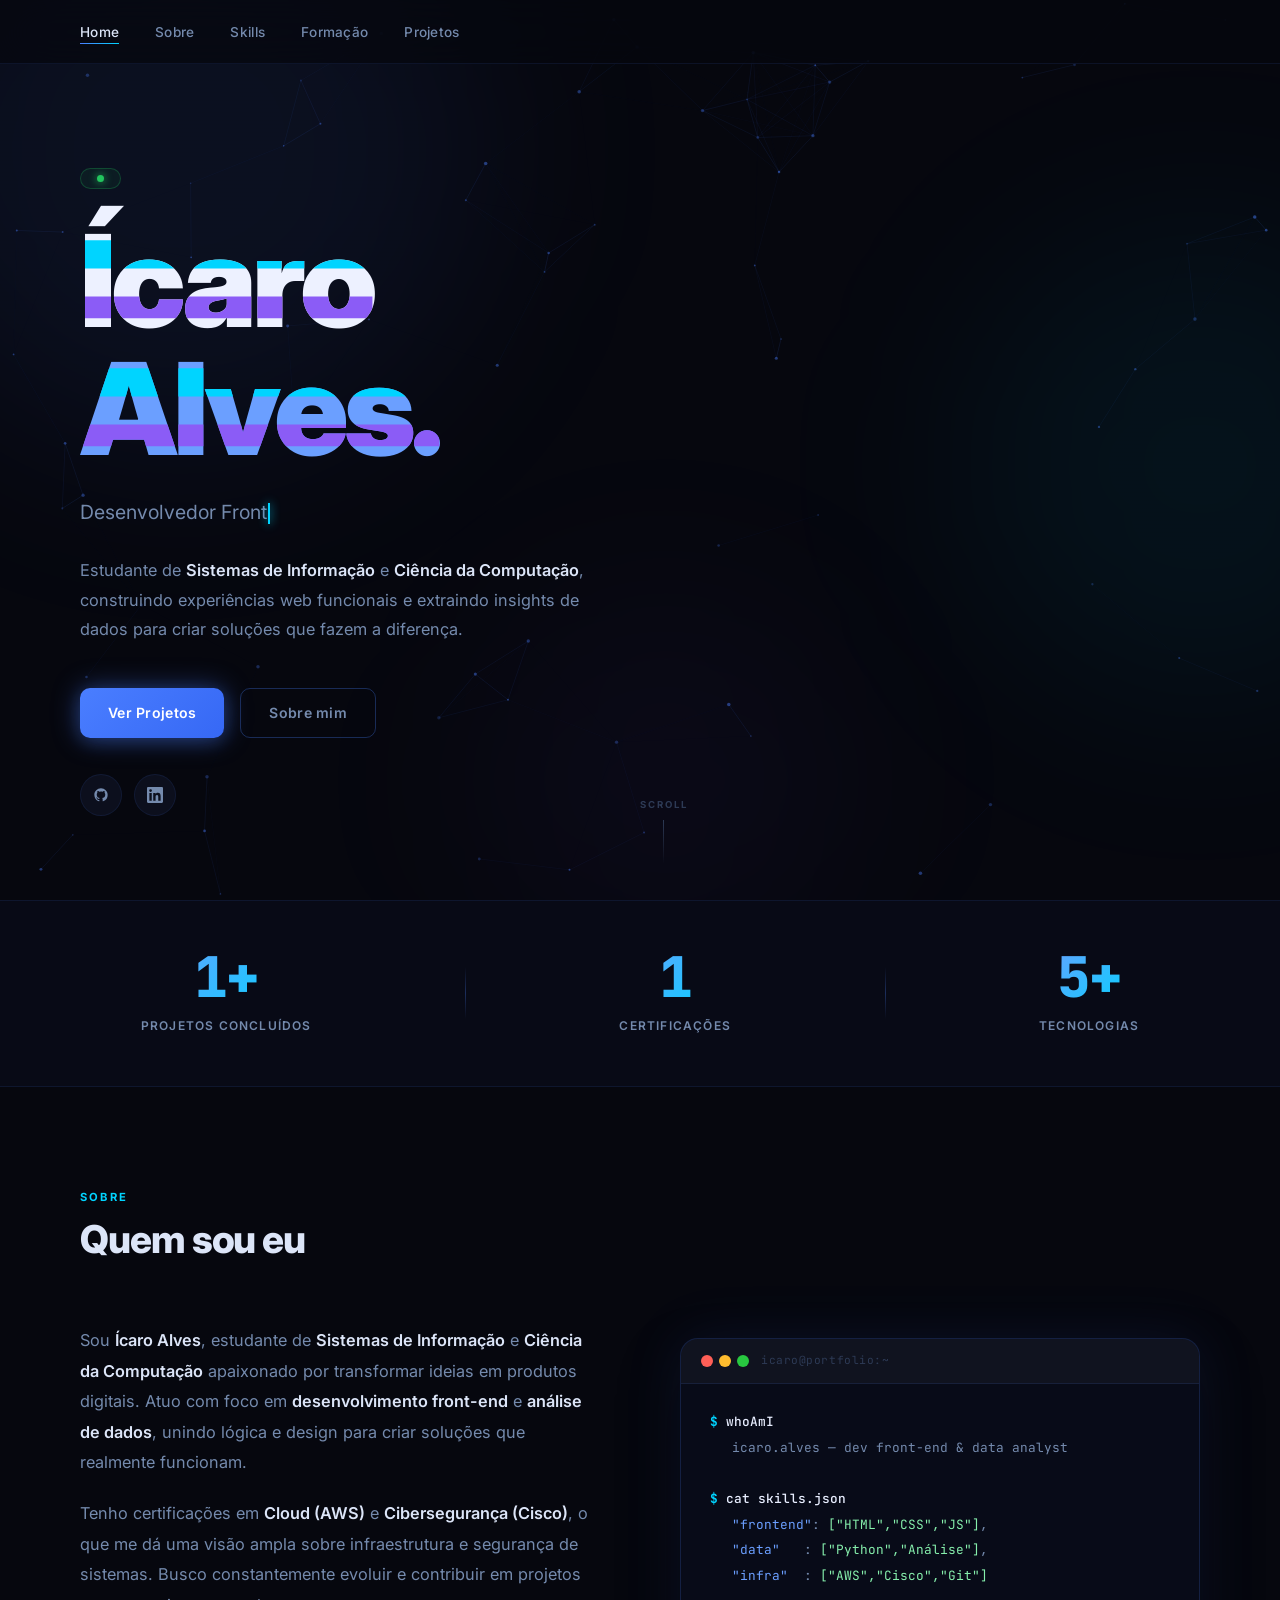
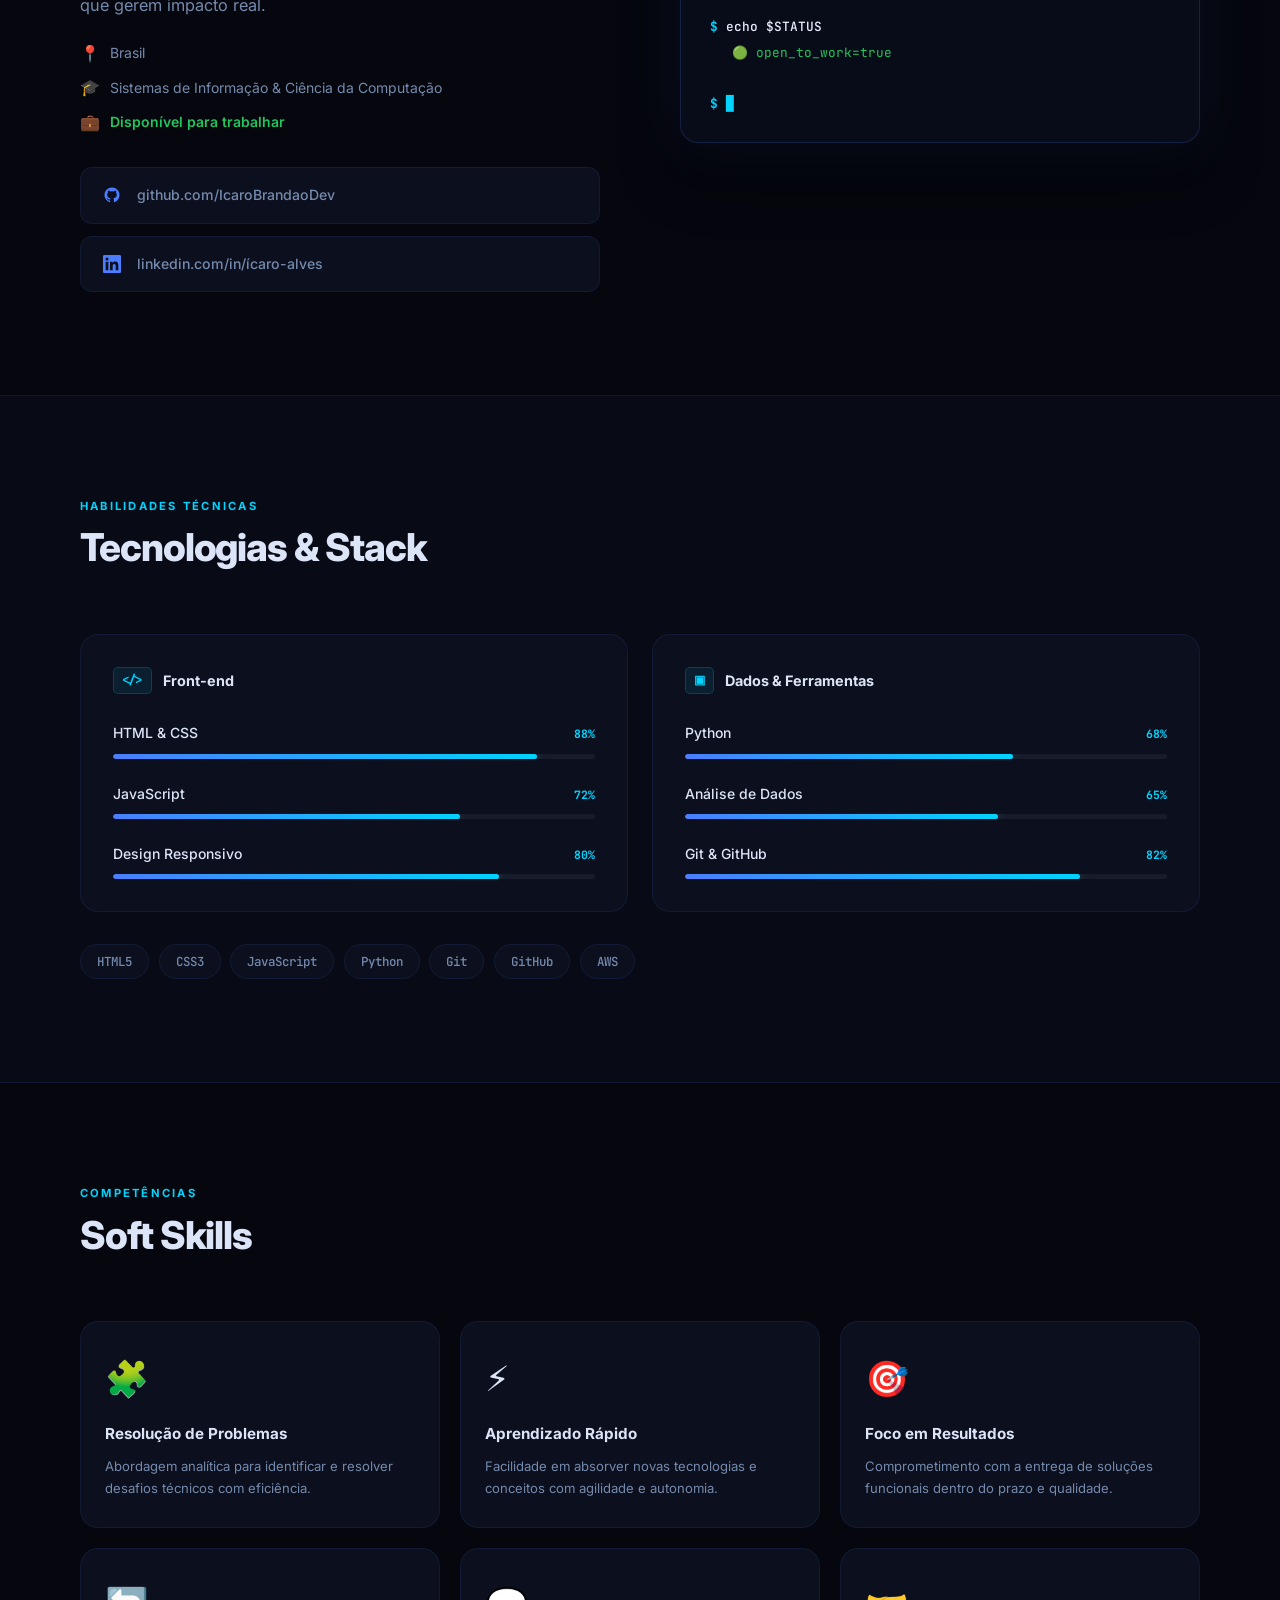
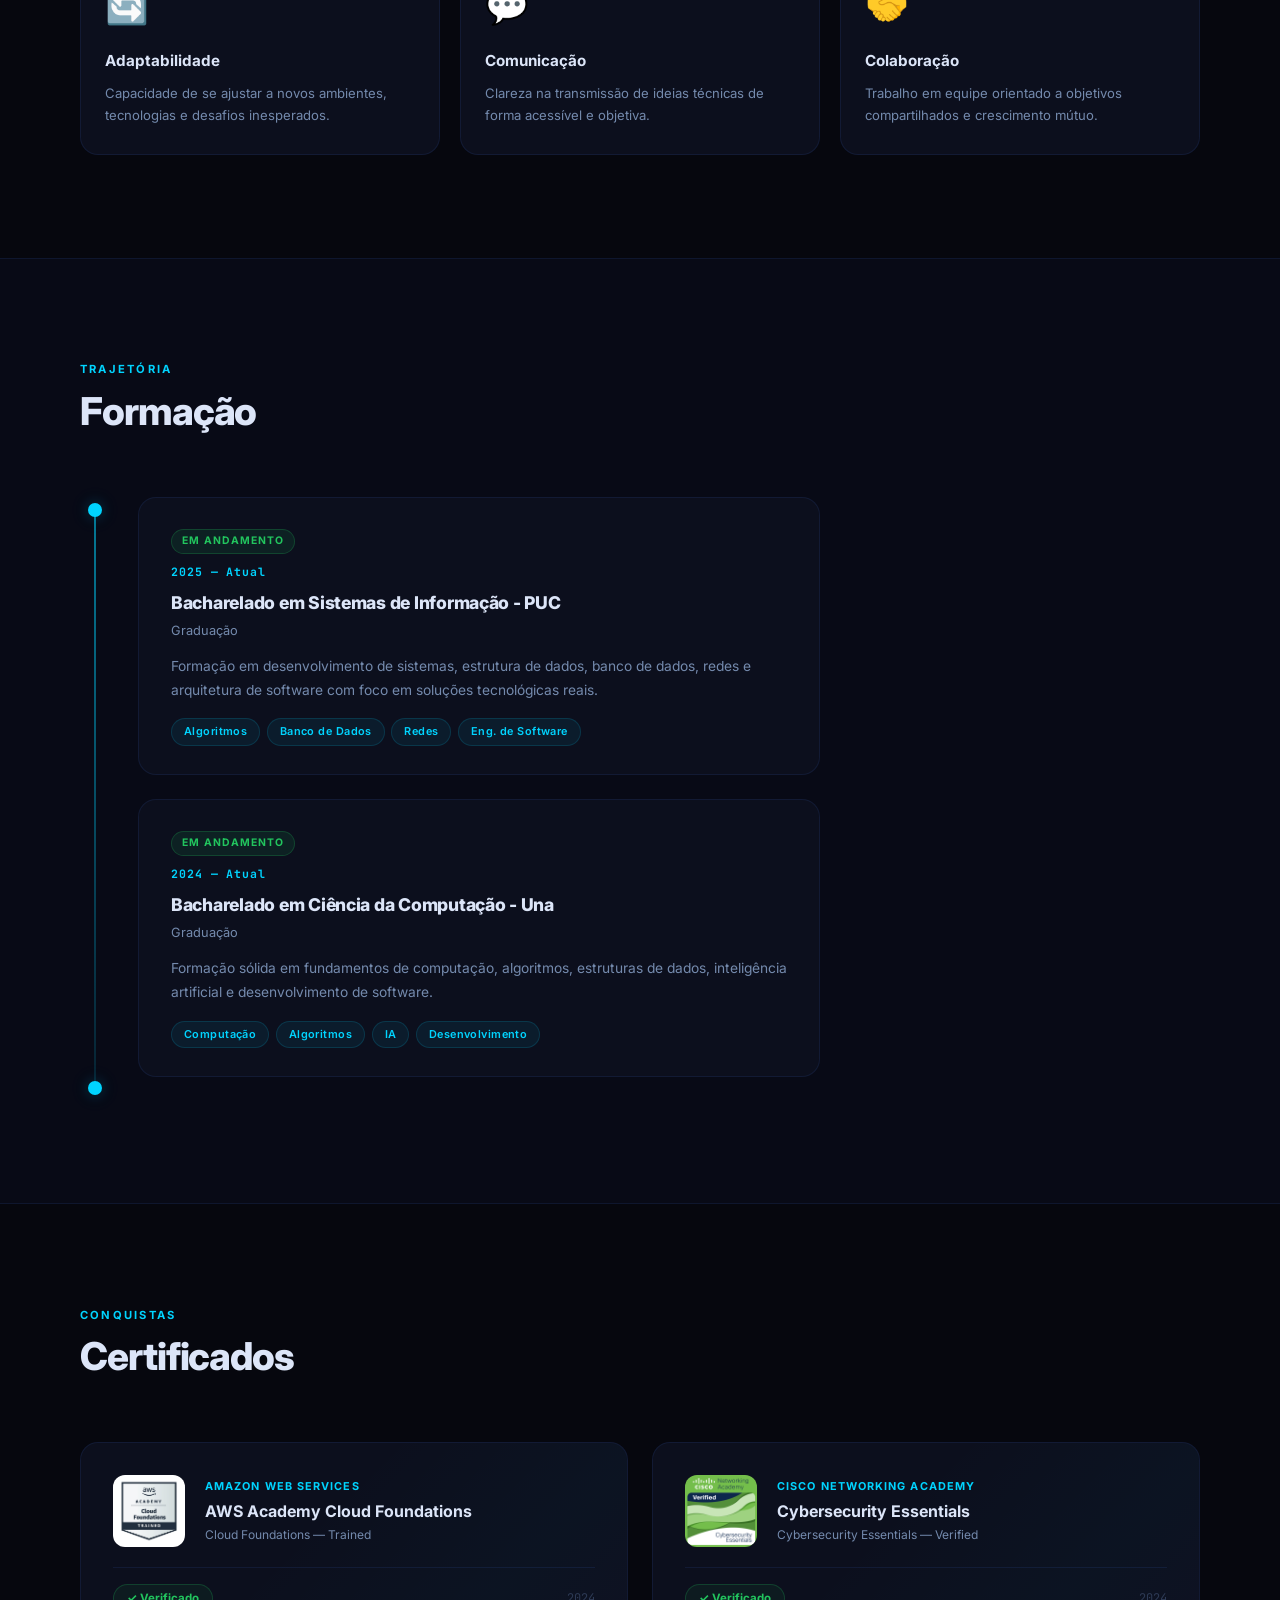
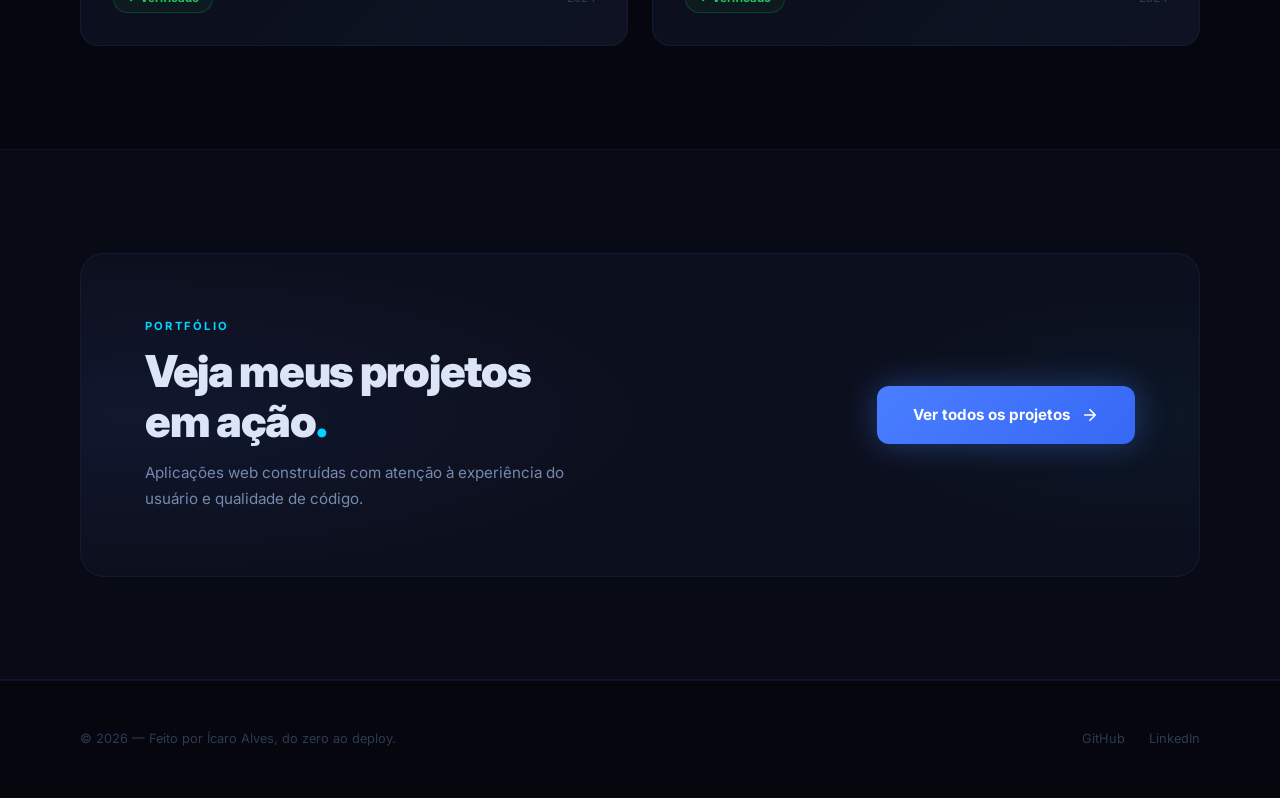
==== index.html @ e5ebde25 "Portfólio pessoal — versão inicial" ====
<!DOCTYPE html>
<html lang="pt-BR">
<head>
  <meta charset="UTF-8">
  <meta name="viewport" content="width=device-width, initial-scale=1.0">
  <meta name="description" content="Portfólio de Ícaro Alves — Desenvolvedor Front-end e Analista de Dados.">
  <title>Ícaro Alves — Developer</title>
  <link rel="preconnect" href="https://fonts.googleapis.com">
  <link rel="preconnect" href="https://fonts.gstatic.com" crossorigin>
  <link href="https://fonts.googleapis.com/css2?family=Inter:wght@300;400;500;600;700;800;900&family=JetBrains+Mono:wght@400;500;700&display=swap" rel="stylesheet">
  <link rel="stylesheet" href="css/style.css">
</head>
<body>

  <!-- Cursor glow -->
  <div id="cursor-glow" aria-hidden="true"></div>

  <!-- ── NAV ── -->
  <nav class="nav" role="navigation" aria-label="Navegação principal">
    <div class="nav-inner">
      <button class="nav-toggle" aria-label="Menu" aria-expanded="false">
        <span></span><span></span><span></span>
      </button>
      <ul class="nav-links">
        <li><a href="index.html">Home</a></li>
        <li><a href="#sobre">Sobre</a></li>
        <li><a href="#skills">Skills</a></li>
        <li><a href="#formacao">Formação</a></li>
        <li><a href="projetos.html">Projetos</a></li>
      </ul>
    </div>
  </nav>

  <!-- ── HERO ── -->
  <section class="hero" aria-label="Apresentação">
    <canvas id="hero-canvas" aria-hidden="true"></canvas>
    <div class="hero-blobs" aria-hidden="true">
      <div class="blob blob-1"></div>
      <div class="blob blob-2"></div>
      <div class="blob blob-3"></div>
    </div>
    <div class="hero-inner">
      <div class="hero-available">
        <span class="avail-dot" aria-hidden="true"></span>

      </div>
      <h1 class="hero-name">
        <span class="glitch" data-text="Ícaro">Ícaro</span><br>
        <em class="glitch" data-text="Alves.">Alves.</em>
      </h1>
      <p class="hero-role" aria-label="Desenvolvedor Front-end & Analista de Dados">
        <span id="typewriter" aria-hidden="true"></span><span class="tw-cursor" aria-hidden="true"></span>
      </p>
      <p class="hero-bio">
        Estudante de <strong>Sistemas de Informação</strong> e <strong>Ciência da Computação</strong>, construindo experiências web
        funcionais e extraindo insights de dados para criar soluções que fazem a diferença.
      </p>
      <div class="hero-cta">
        <a href="projetos.html" class="btn btn-blue">Ver Projetos</a>
        <a href="#sobre" class="btn btn-outline">Sobre mim</a>
      </div>
      <div class="hero-socials">
        <a href="https://github.com/IcaroBrandaoDev" target="_blank" rel="noopener noreferrer" class="hero-social" aria-label="GitHub">
          <svg viewBox="0 0 24 24" fill="currentColor" aria-hidden="true">
            <path d="M12 2C6.477 2 2 6.484 2 12.017c0 4.425 2.865 8.18 6.839 9.504.5.092.682-.217.682-.483 0-.237-.008-.868-.013-1.703-2.782.605-3.369-1.343-3.369-1.343-.454-1.158-1.11-1.466-1.11-1.466-.908-.62.069-.608.069-.608 1.003.07 1.531 1.032 1.531 1.032.892 1.53 2.341 1.088 2.91.832.092-.647.35-1.088.636-1.338-2.22-.253-4.555-1.113-4.555-4.951 0-1.093.39-1.988 1.029-2.688-.103-.253-.446-1.272.098-2.65 0 0 .84-.27 2.75 1.026A9.564 9.564 0 0112 6.844c.85.004 1.705.115 2.504.337 1.909-1.296 2.747-1.027 2.747-1.027.546 1.379.202 2.398.1 2.651.64.7 1.028 1.595 1.028 2.688 0 3.848-2.339 4.695-4.566 4.943.359.309.678.92.678 1.855 0 1.338-.012 2.419-.012 2.747 0 .268.18.58.688.482A10.019 10.019 0 0022 12.017C22 6.484 17.522 2 12 2z"/>
          </svg>
        </a>
        <a href="https://www.linkedin.com/in/%C3%ADcaro-alves-726106301/" target="_blank" rel="noopener noreferrer" class="hero-social" aria-label="LinkedIn">
          <svg viewBox="0 0 24 24" fill="currentColor" aria-hidden="true">
            <path d="M20.447 20.452h-3.554v-5.569c0-1.328-.027-3.037-1.852-3.037-1.853 0-2.136 1.445-2.136 2.939v5.667H9.351V9h3.414v1.561h.046c.477-.9 1.637-1.85 3.37-1.85 3.601 0 4.267 2.37 4.267 5.455v6.286zM5.337 7.433a2.062 2.062 0 01-2.063-2.065 2.064 2.064 0 112.063 2.065zm1.782 13.019H3.555V9h3.564v11.452zM22.225 0H1.771C.792 0 0 .774 0 1.729v20.542C0 23.227.792 24 1.771 24h20.451C23.2 24 24 23.227 24 22.271V1.729C24 .774 23.2 0 22.222 0h.003z"/>
          </svg>
        </a>
      </div>
    </div>
    <div class="hero-scroll-hint" aria-hidden="true">
      <span>Scroll</span>
      <div class="scroll-line"></div>
    </div>
  </section>

  <!-- ── STATS STRIP ── -->
  <div class="stats-strip" role="presentation">
    <div class="wrap">
      <div class="stats-row">
        <div class="stat-item">
          <span class="stat-num" data-target="2" data-suffix="+">0+</span>
          <span class="stat-label">Projetos Concluídos</span>
        </div>
        <div class="stat-sep" aria-hidden="true"></div>
        <div class="stat-item">
          <span class="stat-num" data-target="2">0</span>
          <span class="stat-label">Certificações</span>
        </div>
        <div class="stat-sep" aria-hidden="true"></div>
        <div class="stat-item">
          <span class="stat-num" data-target="6" data-suffix="+">0+</span>
          <span class="stat-label">Tecnologias</span>
        </div>
      </div>
    </div>
  </div>

  <!-- ── SOBRE ── -->
  <section class="section" id="sobre" aria-labelledby="sobre-title">
    <div class="wrap">
      <div class="about-layout">
        <div class="about-left reveal">
          <p class="sec-label">Sobre</p>
          <h2 class="sec-title" id="sobre-title">Quem sou eu</h2>
          <p class="about-p">
            Sou <strong>Ícaro Alves</strong>, estudante de <strong>Sistemas de Informação</strong> e <strong>Ciência da Computação</strong>
            apaixonado por transformar ideias em produtos digitais. Atuo com foco em
            <strong>desenvolvimento front-end</strong> e <strong>análise de dados</strong>,
            unindo lógica e design para criar soluções que realmente funcionam.
          </p>
          <p class="about-p">
            Tenho certificações em <strong>Cloud (AWS)</strong> e <strong>Cibersegurança (Cisco)</strong>,
            o que me dá uma visão ampla sobre infraestrutura e segurança de sistemas.
            Busco constantemente evoluir e contribuir em projetos que gerem impacto real.
          </p>
          <div class="about-meta">
            <div class="about-meta-item">
              <span class="about-meta-icon">📍</span>
              <span>Brasil</span>
            </div>
            <div class="about-meta-item">
              <span class="about-meta-icon">🎓</span>
              <span>Sistemas de Informação &amp; Ciência da Computação</span>
            </div>
            <div class="about-meta-item">
              <span class="about-meta-icon">💼</span>
              <span class="about-status-text">Disponível para trabalhar</span>
            </div>
          </div>
          <div class="about-socials">
            <a href="https://github.com/IcaroBrandaoDev" target="_blank" rel="noopener noreferrer" class="social-link" aria-label="Perfil no GitHub">
              <svg viewBox="0 0 24 24" aria-hidden="true">
                <path d="M12 2C6.477 2 2 6.484 2 12.017c0 4.425 2.865 8.18 6.839 9.504.5.092.682-.217.682-.483 0-.237-.008-.868-.013-1.703-2.782.605-3.369-1.343-3.369-1.343-.454-1.158-1.11-1.466-1.11-1.466-.908-.62.069-.608.069-.608 1.003.07 1.531 1.032 1.531 1.032.892 1.53 2.341 1.088 2.91.832.092-.647.35-1.088.636-1.338-2.22-.253-4.555-1.113-4.555-4.951 0-1.093.39-1.988 1.029-2.688-.103-.253-.446-1.272.098-2.65 0 0 .84-.27 2.75 1.026A9.564 9.564 0 0112 6.844c.85.004 1.705.115 2.504.337 1.909-1.296 2.747-1.027 2.747-1.027.546 1.379.202 2.398.1 2.651.64.7 1.028 1.595 1.028 2.688 0 3.848-2.339 4.695-4.566 4.943.359.309.678.92.678 1.855 0 1.338-.012 2.419-.012 2.747 0 .268.18.58.688.482A10.019 10.019 0 0022 12.017C22 6.484 17.522 2 12 2z"/>
              </svg>
              github.com/IcaroBrandaoDev
            </a>
            <a href="https://www.linkedin.com/in/%C3%ADcaro-alves-726106301/" target="_blank" rel="noopener noreferrer" class="social-link" aria-label="Perfil no LinkedIn">
              <svg viewBox="0 0 24 24" aria-hidden="true">
                <path d="M20.447 20.452h-3.554v-5.569c0-1.328-.027-3.037-1.852-3.037-1.853 0-2.136 1.445-2.136 2.939v5.667H9.351V9h3.414v1.561h.046c.477-.9 1.637-1.85 3.37-1.85 3.601 0 4.267 2.37 4.267 5.455v6.286zM5.337 7.433a2.062 2.062 0 01-2.063-2.065 2.064 2.064 0 112.063 2.065zm1.782 13.019H3.555V9h3.564v11.452zM22.225 0H1.771C.792 0 0 .774 0 1.729v20.542C0 23.227.792 24 1.771 24h20.451C23.2 24 24 23.227 24 22.271V1.729C24 .774 23.2 0 22.222 0h.003z"/>
              </svg>
              linkedin.com/in/ícaro-alves
            </a>
          </div>
        </div>
        <div class="about-right reveal" style="transition-delay:.14s" aria-hidden="true">
          <div class="terminal-card">
            <div class="terminal-hdr">
              <div class="t-dots">
                <span class="t-dot td-red"></span>
                <span class="t-dot td-yellow"></span>
                <span class="t-dot td-green"></span>
              </div>
              <span class="t-title">icaro@portfolio:~</span>
            </div>
            <div class="terminal-body">
              <p class="t-line"><span class="t-prompt">$</span>&nbsp;<span class="t-cmd">whoAmI</span></p>
              <p class="t-line t-out">icaro.alves — dev front-end &amp; data analyst</p>
              <br>
              <p class="t-line"><span class="t-prompt">$</span>&nbsp;<span class="t-cmd">cat skills.json</span></p>
              <p class="t-line t-out"><span class="t-key">"frontend"</span>: <span class="t-str">["HTML","CSS","JS"]</span>,</p>
              <p class="t-line t-out"><span class="t-key">"data"&nbsp;&nbsp;&nbsp;</span>: <span class="t-str">["Python","Análise"]</span>,</p>
              <p class="t-line t-out"><span class="t-key">"infra"&nbsp;&nbsp;</span>: <span class="t-str">["AWS","Cisco","Git"]</span></p>
              <br>
              <p class="t-line"><span class="t-prompt">$</span>&nbsp;<span class="t-cmd">echo $STATUS</span></p>
              <p class="t-line t-out t-green">🟢 open_to_work=true</p>
              <br>
              <p class="t-line"><span class="t-prompt">$</span>&nbsp;<span class="t-blink">█</span></p>
            </div>
          </div>
        </div>
      </div>
    </div>
  </section>

  <!-- ── SKILLS ── -->
  <section class="section section-alt" id="skills" aria-labelledby="skills-title">
    <div class="wrap">
      <p class="sec-label reveal">Habilidades Técnicas</p>
      <h2 class="sec-title reveal" id="skills-title" style="transition-delay:.08s">Tecnologias &amp; Stack</h2>
      <div class="skills-grid">
        <div class="skill-category reveal">
          <h3 class="skill-cat-title">
            <span class="skill-cat-icon">&lt;/&gt;</span>
            Front-end
          </h3>
          <div class="skill-bars">
            <div class="skill-bar-wrap">
              <div class="skill-bar-head">
                <span class="skill-name">HTML &amp; CSS</span>
                <span class="skill-pct">88%</span>
              </div>
              <div class="skill-track"><div class="skill-fill" data-width="88%"></div></div>
            </div>
            <div class="skill-bar-wrap">
              <div class="skill-bar-head">
                <span class="skill-name">JavaScript</span>
                <span class="skill-pct">72%</span>
              </div>
              <div class="skill-track"><div class="skill-fill" data-width="72%"></div></div>
            </div>
            <div class="skill-bar-wrap">
              <div class="skill-bar-head">
                <span class="skill-name">Design Responsivo</span>
                <span class="skill-pct">80%</span>
              </div>
              <div class="skill-track"><div class="skill-fill" data-width="80%"></div></div>
            </div>
          </div>
        </div>
        <div class="skill-category reveal" style="transition-delay:.1s">
          <h3 class="skill-cat-title">
            <span class="skill-cat-icon">&#9635;</span>
            Dados &amp; Ferramentas
          </h3>
          <div class="skill-bars">
            <div class="skill-bar-wrap">
              <div class="skill-bar-head">
                <span class="skill-name">Python</span>
                <span class="skill-pct">68%</span>
              </div>
              <div class="skill-track"><div class="skill-fill" data-width="68%"></div></div>
            </div>
            <div class="skill-bar-wrap">
              <div class="skill-bar-head">
                <span class="skill-name">Análise de Dados</span>
                <span class="skill-pct">65%</span>
              </div>
              <div class="skill-track"><div class="skill-fill" data-width="65%"></div></div>
            </div>
            <div class="skill-bar-wrap">
              <div class="skill-bar-head">
                <span class="skill-name">Git &amp; GitHub</span>
                <span class="skill-pct">82%</span>
              </div>
              <div class="skill-track"><div class="skill-fill" data-width="82%"></div></div>
            </div>
          </div>
        </div>
      </div>
      <div class="tech-pills reveal" style="transition-delay:.2s">
        <span class="tech-pill">HTML5</span>
        <span class="tech-pill">CSS3</span>
        <span class="tech-pill">JavaScript</span>
        <span class="tech-pill">Python</span>
        <span class="tech-pill">Git</span>
        <span class="tech-pill">GitHub</span>
        <span class="tech-pill">AWS</span>
      </div>
    </div>
  </section>

  <!-- ── SOFT SKILLS ── -->
  <section class="section" aria-labelledby="soft-title">
    <div class="wrap">
      <p class="sec-label reveal">Competências</p>
      <h2 class="sec-title reveal" id="soft-title" style="transition-delay:.08s">Soft Skills</h2>
      <div class="ss-grid" data-stagger>
        <div class="ss-card reveal">
          <span class="ss-icon" aria-hidden="true">🧩</span>
          <h3 class="ss-title">Resolução de Problemas</h3>
          <p class="ss-desc">Abordagem analítica para identificar e resolver desafios técnicos com eficiência.</p>
        </div>
        <div class="ss-card reveal">
          <span class="ss-icon" aria-hidden="true">⚡</span>
          <h3 class="ss-title">Aprendizado Rápido</h3>
          <p class="ss-desc">Facilidade em absorver novas tecnologias e conceitos com agilidade e autonomia.</p>
        </div>
        <div class="ss-card reveal">
          <span class="ss-icon" aria-hidden="true">🎯</span>
          <h3 class="ss-title">Foco em Resultados</h3>
          <p class="ss-desc">Comprometimento com a entrega de soluções funcionais dentro do prazo e qualidade.</p>
        </div>
        <div class="ss-card reveal">
          <span class="ss-icon" aria-hidden="true">🔄</span>
          <h3 class="ss-title">Adaptabilidade</h3>
          <p class="ss-desc">Capacidade de se ajustar a novos ambientes, tecnologias e desafios inesperados.</p>
        </div>
        <div class="ss-card reveal">
          <span class="ss-icon" aria-hidden="true">💬</span>
          <h3 class="ss-title">Comunicação</h3>
          <p class="ss-desc">Clareza na transmissão de ideias técnicas de forma acessível e objetiva.</p>
        </div>
        <div class="ss-card reveal">
          <span class="ss-icon" aria-hidden="true">🤝</span>
          <h3 class="ss-title">Colaboração</h3>
          <p class="ss-desc">Trabalho em equipe orientado a objetivos compartilhados e crescimento mútuo.</p>
        </div>
      </div>
    </div>
  </section>

  <!-- ── FORMAÇÃO ── -->
  <section class="section section-alt" id="formacao" aria-labelledby="form-title">
    <div class="wrap">
      <p class="sec-label reveal">Trajetória</p>
      <h2 class="sec-title reveal" id="form-title" style="transition-delay:.08s">Formação</h2>
      <div class="timeline">
        <div class="tl-item reveal">
          <div class="tl-marker">
            <div class="tl-dot tl-active"></div>
          </div>
          <div class="tl-card">
            <span class="tl-badge tl-badge-current">Em andamento</span>
            <span class="tl-period">2025 — Atual</span>
            <h3 class="tl-title">Bacharelado em Sistemas de Informação - PUC</h3>
            <p class="tl-sub">Graduação</p>
            <p class="tl-desc">Formação em desenvolvimento de sistemas, estrutura de dados, banco de dados, redes e arquitetura de software com foco em soluções tecnológicas reais.</p>
            <div class="tl-tags">
              <span class="tag">Algoritmos</span>
              <span class="tag">Banco de Dados</span>
              <span class="tag">Redes</span>
              <span class="tag">Eng. de Software</span>
            </div>
          </div>
        </div>
        <div class="tl-item reveal" style="transition-delay:.14s">
          <div class="tl-marker">
            <div class="tl-dot tl-active"></div>
          </div>
          <div class="tl-card">
            <span class="tl-badge tl-badge-current">Em andamento</span>
            <span class="tl-period">2024 — Atual</span>
            <h3 class="tl-title">Bacharelado em Ciência da Computação - Una</h3>
            <p class="tl-sub">Graduação</p>
            <p class="tl-desc">Formação sólida em fundamentos de computação, algoritmos, estruturas de dados, inteligência artificial e desenvolvimento de software.</p>
            <div class="tl-tags">
              <span class="tag">Computação</span>
              <span class="tag">Algoritmos</span>
              <span class="tag">IA</span>
              <span class="tag">Desenvolvimento</span>
            </div>
          </div>
        </div>
      </div>
    </div>
  </section>

  <!-- ── CERTIFICADOS ── -->
  <section class="section" id="certificados" aria-labelledby="certs-title">
    <div class="wrap">
      <p class="sec-label reveal">Conquistas</p>
      <h2 class="sec-title reveal" id="certs-title" style="transition-delay:.08s">Certificados</h2>
      <div class="certs-grid" data-stagger>
        <div class="cert-card reveal">
          <div class="cert-holo" aria-hidden="true"></div>
          <div class="cert-inner">
            <img class="cert-badge-img" src="aws-academy-graduate-cloud-foundations-training-bad.jpg" alt="Badge AWS Academy Cloud Foundations" loading="lazy">
            <div class="cert-info">
              <p class="cert-issuer">Amazon Web Services</p>
              <p class="cert-name">AWS Academy Cloud Foundations</p>
              <p class="cert-sub">Cloud Foundations &mdash; Trained</p>
            </div>
          </div>
          <div class="cert-foot">
            <span class="cert-verify">&#10003;&nbsp;Verificado</span>
            <span class="cert-year">2024</span>
          </div>
        </div>
        <div class="cert-card reveal" style="transition-delay:.12s">
          <div class="cert-holo" aria-hidden="true"></div>
          <div class="cert-inner">
            <img class="cert-badge-img" src="cybersecurity-essentials.jpg" alt="Badge Cisco Cybersecurity Essentials" loading="lazy">
            <div class="cert-info">
              <p class="cert-issuer">Cisco Networking Academy</p>
              <p class="cert-name">Cybersecurity Essentials</p>
              <p class="cert-sub">Cybersecurity Essentials &mdash; Verified</p>
            </div>
          </div>
          <div class="cert-foot">
            <span class="cert-verify">&#10003;&nbsp;Verificado</span>
            <span class="cert-year">2024</span>
          </div>
        </div>
      </div>
    </div>
  </section>

  <!-- ── PROJECTS CTA ── -->
  <section class="section section-alt" aria-label="Ver Projetos">
    <div class="wrap">
      <div class="proj-cta reveal">
        <div class="proj-cta-bg" aria-hidden="true"></div>
        <div class="proj-cta-left">
          <p class="proj-cta-label">Portfólio</p>
          <h2 class="proj-cta-title">Veja meus projetos<br>em ação<span class="cta-dot">.</span></h2>
          <p class="proj-cta-sub">Aplicações web construídas com atenção à experiência do usuário e qualidade de código.</p>
        </div>
        <a href="projetos.html" class="proj-cta-btn">
          Ver todos os projetos
          <svg viewBox="0 0 24 24" aria-hidden="true" stroke="currentColor" fill="none" stroke-width="2.2" stroke-linecap="round" stroke-linejoin="round">
            <path d="M5 12h14M12 5l7 7-7 7"/>
          </svg>
        </a>
      </div>
    </div>
  </section>

  <!-- ── FOOTER ── -->
  <footer class="footer">
    <div class="footer-inner">
      <p class="footer-text">&copy; 2026 &mdash; Feito por Ícaro Alves, do zero ao deploy.</p>
      <div class="footer-links">
        <a href="https://github.com/IcaroBrandaoDev" target="_blank" rel="noopener noreferrer">GitHub</a>
        <a href="https://www.linkedin.com/in/%C3%ADcaro-alves-726106301/" target="_blank" rel="noopener noreferrer">LinkedIn</a>
      </div>
    </div>
  </footer>

  <script src="js/main.js"></script>
</body>
</html>
---- css/style.css ----
/* ============================================
   VARIABLES & RESET
   ============================================ */
*, *::before, *::after { margin: 0; padding: 0; box-sizing: border-box; }

:root {
  --bg:        #06070e;
  --bg2:       #080a16;
  --card:      #0c0f1d;
  --card-h:    #101528;
  --border:    rgba(72, 128, 255, 0.10);
  --border-h:  rgba(72, 128, 255, 0.30);
  --blue:      #4a7eff;
  --blue-l:    #6b9fff;
  --cyan:      #00d4ff;
  --cyan-dim:  rgba(0, 212, 255, 0.10);
  --cyan-glow: rgba(0, 212, 255, 0.22);
  --purple:    #8b5cf6;
  --green:     #22c55e;
  --glow:      rgba(74, 126, 255, 0.28);
  --glow-s:    rgba(74, 126, 255, 0.12);
  --text:      #dce5f8;
  --text-m:    #748aad;
  --text-f:    #2d3a55;
  --mono:      'JetBrains Mono', 'Fira Code', 'Consolas', monospace;
  --r:         12px;
  --r-l:       18px;
  --ease:      0.3s cubic-bezier(0.4, 0, 0.2, 1);
}

html { scroll-behavior: smooth; }

body {
  font-family: 'Inter', system-ui, -apple-system, sans-serif;
  background: var(--bg);
  color: var(--text);
  line-height: 1.6;
  overflow-x: hidden;
  -webkit-font-smoothing: antialiased;
  -moz-osx-font-smoothing: grayscale;
}

a { text-decoration: none; color: inherit; }
img { max-width: 100%; display: block; }
ul { list-style: none; }

/* ============================================
   CURSOR GLOW
   ============================================ */
#cursor-glow {
  position: fixed;
  width: 500px; height: 500px;
  border-radius: 50%;
  background: radial-gradient(circle, rgba(0,212,255,.042) 0%, transparent 70%);
  pointer-events: none;
  z-index: 9999;
  transform: translate(-50%, -50%);
  left: -300px; top: -300px;
  transition: left 0.12s ease, top 0.12s ease;
  will-change: left, top;
}

/* ============================================
   NAVIGATION
   ============================================ */
.nav {
  position: fixed; top: 0; left: 0; right: 0; z-index: 100;
  height: 64px;
  display: flex; align-items: center;
  padding: 0 clamp(1.5rem, 5vw, 3rem);
  background: rgba(6, 7, 14, 0.72);
  backdrop-filter: blur(24px);
  -webkit-backdrop-filter: blur(24px);
  border-bottom: 1px solid var(--border);
  transition: var(--ease);
}

.nav.scrolled {
  background: rgba(6, 7, 14, 0.96);
  border-bottom-color: rgba(72, 128, 255, 0.16);
  box-shadow: 0 1px 40px rgba(0, 0, 0, 0.6);
}

.nav-inner {
  width: 100%; max-width: 1120px; margin: 0 auto;
  display: flex; align-items: center; justify-content: space-between;
}

.logo {
  font-size: 1rem; font-weight: 800;
  letter-spacing: 0.07em; color: var(--blue-l);
  transition: var(--ease);
}
.logo:hover {
  color: var(--cyan);
  text-shadow: 0 0 22px var(--cyan-glow);
}

.nav-links { display: flex; gap: 2.25rem; }

.nav-links a {
  font-size: 0.85rem; font-weight: 500;
  color: var(--text-m); letter-spacing: 0.02em;
  transition: var(--ease); position: relative;
}
.nav-links a::after {
  content: ''; position: absolute;
  bottom: -4px; left: 0;
  width: 0; height: 1px;
  background: linear-gradient(90deg, var(--blue), var(--cyan));
  transition: var(--ease);
}
.nav-links a:hover, .nav-links a.active { color: var(--text); }
.nav-links a:hover::after, .nav-links a.active::after { width: 100%; }

.nav-toggle {
  display: none; flex-direction: column; gap: 5px;
  cursor: pointer; padding: 4px;
  background: none; border: none;
}
.nav-toggle span {
  width: 22px; height: 2px;
  background: var(--text-m); border-radius: 2px; transition: var(--ease);
}
.nav-toggle.open span:nth-child(1) { transform: translateY(7px) rotate(45deg); }
.nav-toggle.open span:nth-child(2) { opacity: 0; transform: scaleX(0); }
.nav-toggle.open span:nth-child(3) { transform: translateY(-7px) rotate(-45deg); }

@media (max-width: 700px) {
  .nav-toggle { display: flex; }
  .nav-links {
    position: fixed; top: 64px; left: 0; right: 0;
    background: rgba(9, 11, 23, 0.98);
    backdrop-filter: blur(20px);
    flex-direction: column; gap: 0;
    border-bottom: 1px solid var(--border);
    transform: translateY(-110%); opacity: 0;
    transition: transform 0.35s ease, opacity 0.35s ease;
    pointer-events: none;
  }
  .nav-links.open { transform: translateY(0); opacity: 1; pointer-events: auto; }
  .nav-links a {
    display: block; padding: 1.1rem 2rem;
    border-bottom: 1px solid var(--border); font-size: 1rem;
  }
  .nav-links a::after { display: none; }
}

/* ============================================
   HERO
   ============================================ */
.hero {
  min-height: 100vh;
  display: flex; align-items: center;
  padding: 0 clamp(1.5rem, 5vw, 3rem);
  position: relative; overflow: hidden;
}

#hero-canvas {
  position: absolute; inset: 0;
  width: 100%; height: 100%;
  pointer-events: none; z-index: 0;
}

/* Animated blobs */
.hero-blobs { position: absolute; inset: 0; overflow: hidden; pointer-events: none; z-index: 0; }

.blob { position: absolute; border-radius: 50%; filter: blur(100px); pointer-events: none; }

.blob-1 {
  width: 600px; height: 600px;
  background: rgba(74,126,255,.08);
  top: -150px; left: -120px;
  animation: blobMove 13s ease-in-out infinite alternate;
}
.blob-2 {
  width: 480px; height: 480px;
  background: rgba(0,212,255,.055);
  top: 25%; right: -160px;
  animation: blobMove 11s ease-in-out infinite alternate-reverse;
}
.blob-3 {
  width: 360px; height: 360px;
  background: rgba(139,92,246,.045);
  bottom: -60px; left: 38%;
  animation: blobMove 15s ease-in-out infinite alternate;
}

@keyframes blobMove {
  from { transform: translate(0, 0) scale(1); }
  to   { transform: translate(40px, -35px) scale(1.09); }
}

/* Scan lines */
.hero::after {
  content: '';
  position: absolute; inset: 0; pointer-events: none; z-index: 1;
  background: repeating-linear-gradient(
    0deg, transparent, transparent 3px,
    rgba(0,0,0,.02) 3px, rgba(0,0,0,.02) 4px
  );
}

.hero-inner {
  max-width: 1120px; margin: 0 auto; width: 100%;
  padding-top: 5rem; position: relative; z-index: 2;
}

/* Available badge */
.hero-available {
  display: inline-flex; align-items: center; gap: 0.55rem;
  font-size: 0.7rem; font-weight: 700;
  letter-spacing: 0.12em; text-transform: uppercase;
  color: var(--green);
  padding: 0.38rem 1rem;
  border: 1px solid rgba(34,197,94,.25);
  border-radius: 100px;
  background: rgba(34,197,94,.07);
  margin-bottom: 1.75rem;
  animation: fadeUp 0.6s ease 0.05s both;
}

.avail-dot {
  width: 7px; height: 7px; border-radius: 50%;
  background: var(--green);
  box-shadow: 0 0 8px var(--green);
  animation: chipPulse 2s ease-in-out infinite;
}

@keyframes chipPulse {
  0%, 100% { opacity: 1; transform: scale(1); }
  50%       { opacity: 0.4; transform: scale(0.72); }
}

/* Hero name */
.hero-name {
  font-size: clamp(4rem, 10vw, 8rem);
  font-weight: 900; line-height: 1.0;
  letter-spacing: -0.04em; color: #edf1ff;
  margin-bottom: 1.5rem;
  animation: fadeUp 0.7s ease 0.2s both;
}

.hero-name em {
  font-style: normal;
  color: var(--blue-l);
}

/* Glitch effect */
.glitch { position: relative; display: inline-block; }
.glitch::before, .glitch::after {
  content: attr(data-text);
  position: absolute; top: 0; left: 0;
  width: 100%; height: 100%;
  pointer-events: none;
}
.glitch::before {
  color: var(--cyan);
  animation: glitchTop 5.5s infinite;
  clip-path: polygon(0 18%, 100% 18%, 100% 40%, 0 40%);
  -webkit-clip-path: polygon(0 18%, 100% 18%, 100% 40%, 0 40%);
}
.glitch::after {
  color: var(--purple);
  animation: glitchBot 5.5s infinite;
  clip-path: polygon(0 62%, 100% 62%, 100% 79%, 0 79%);
  -webkit-clip-path: polygon(0 62%, 100% 62%, 100% 79%, 0 79%);
}
@keyframes glitchTop {
  0%, 82%, 100% { transform: none; opacity: 0; }
  83%  { transform: translate(-5px,  2px); opacity: 0.75; }
  85%  { transform: translate( 4px, -2px); opacity: 0.5; }
  87%  { transform: none; opacity: 0; }
}
@keyframes glitchBot {
  0%, 84%, 100% { transform: none; opacity: 0; }
  85%  { transform: translate( 4px, -1px); opacity: 0.75; }
  87%  { transform: translate(-4px,  1px); opacity: 0.5; }
  89%  { transform: none; opacity: 0; }
}

/* Typewriter */
.hero-role {
  font-size: clamp(1rem, 2.3vw, 1.22rem);
  color: var(--text-m); font-weight: 400;
  margin-bottom: 1.5rem;
  min-height: 1.8em;
  animation: fadeUp 0.7s ease 0.36s both;
}

.tw-cursor {
  display: inline-block;
  width: 2px; height: 1.1em;
  background: var(--cyan);
  margin-left: 1px;
  vertical-align: text-bottom;
  animation: twBlink 0.85s step-end infinite;
  box-shadow: 0 0 10px var(--cyan);
}
@keyframes twBlink {
  0%, 100% { opacity: 1; }
  50%       { opacity: 0; }
}

/* Hero bio */
.hero-bio {
  font-size: clamp(0.9rem, 1.8vw, 1.02rem);
  color: var(--text-m); max-width: 540px;
  margin-bottom: 2.75rem; line-height: 1.8;
  animation: fadeUp 0.7s ease 0.46s both;
}
.hero-bio strong { color: var(--text); font-weight: 600; }

/* Hero CTA */
.hero-cta {
  display: flex; gap: 1rem; flex-wrap: wrap;
  animation: fadeUp 0.7s ease 0.56s both;
}

/* Hero social icons */
.hero-socials {
  display: flex; gap: 0.75rem;
  margin-top: 2.25rem;
  animation: fadeUp 0.7s ease 0.68s both;
}
.hero-social {
  display: flex; align-items: center; justify-content: center;
  width: 42px; height: 42px; border-radius: 50%;
  background: var(--card); border: 1px solid var(--border);
  color: var(--text-m); transition: var(--ease);
}
.hero-social:hover {
  border-color: rgba(0,212,255,.38); color: var(--cyan);
  background: rgba(0,212,255,.06); transform: translateY(-3px);
  box-shadow: 0 0 22px rgba(0,212,255,.18);
}
.hero-social svg { width: 16px; height: 16px; }

/* Scroll hint */
.hero-scroll-hint {
  position: absolute; bottom: 2.25rem; left: 50%;
  transform: translateX(-50%);
  display: flex; flex-direction: column; align-items: center; gap: 0.45rem;
  font-size: 0.6rem; font-weight: 700;
  letter-spacing: 0.2em; text-transform: uppercase;
  color: var(--text-f); z-index: 2;
  animation: fadeUp 1s ease 1.1s both;
}
.scroll-line {
  width: 1px; height: 44px;
  background: linear-gradient(to bottom, var(--text-f), transparent);
  animation: scrollAnim 2.2s ease-in-out infinite;
}
@keyframes scrollAnim {
  0%     { transform: scaleY(0); transform-origin: top; opacity: 0; }
  25%    { opacity: 1; }
  50%    { transform: scaleY(1); transform-origin: top; }
  50.01% { transform: scaleY(1); transform-origin: bottom; }
  100%   { transform: scaleY(0); transform-origin: bottom; opacity: 0; }
}

/* ============================================
   BUTTONS
   ============================================ */
.btn {
  display: inline-flex; align-items: center; gap: 0.5rem;
  padding: 0.78rem 1.75rem; border-radius: 10px;
  font-size: 0.88rem; font-weight: 600;
  letter-spacing: 0.02em; font-family: inherit;
  transition: var(--ease); cursor: pointer; border: none;
}
.btn-blue {
  background: linear-gradient(135deg, var(--blue), #3668f5);
  color: #fff;
  box-shadow: 0 0 28px rgba(74,126,255,.38), 0 4px 18px rgba(74,126,255,.22);
}
.btn-blue:hover {
  background: linear-gradient(135deg, var(--blue-l), var(--blue));
  transform: translateY(-2px);
  box-shadow: 0 0 50px rgba(74,126,255,.60), 0 8px 28px rgba(74,126,255,.3);
}
.btn-outline {
  background: transparent; color: var(--text-m);
  border: 1px solid var(--border-h);
}
.btn-outline:hover {
  color: var(--cyan); border-color: rgba(0,212,255,.42);
  background: rgba(0,212,255,.06); transform: translateY(-2px);
  box-shadow: 0 0 28px rgba(0,212,255,.12);
}

/* ============================================
   SECTIONS BASE
   ============================================ */
.section { padding: clamp(5rem, 8vw, 8rem) clamp(1.5rem, 5vw, 3rem); }
.section-alt {
  background: var(--bg2);
  border-top: 1px solid var(--border);
  border-bottom: 1px solid var(--border);
}
.wrap { max-width: 1120px; margin: 0 auto; }

.sec-label {
  font-size: 0.7rem; letter-spacing: 0.2em; text-transform: uppercase;
  color: var(--cyan); font-weight: 700; margin-bottom: 0.6rem;
}
.sec-title {
  font-size: clamp(1.75rem, 3vw, 2.4rem);
  font-weight: 800; letter-spacing: -0.028em; color: var(--text);
  margin-bottom: clamp(2.5rem, 5vw, 4rem);
  line-height: 1.15;
}

/* ============================================
   STATS STRIP
   ============================================ */
.stats-strip {
  padding: 3rem clamp(1.5rem, 5vw, 3rem);
  background: var(--bg2);
  border-top: 1px solid var(--border);
  border-bottom: 1px solid var(--border);
}
.stats-row {
  max-width: 1120px; margin: 0 auto;
  display: flex; align-items: center; justify-content: space-around;
  gap: 2rem; flex-wrap: wrap;
}
.stat-item { text-align: center; }
.stat-num {
  display: block;
  font-size: clamp(2.4rem, 4.5vw, 3.5rem);
  font-weight: 900; line-height: 1;
  background: linear-gradient(135deg, var(--blue-l), var(--cyan));
  -webkit-background-clip: text;
  -webkit-text-fill-color: transparent;
  background-clip: text;
  margin-bottom: 0.45rem;
  letter-spacing: -0.03em;
  font-family: var(--mono);
}
.stat-label {
  font-size: 0.75rem; font-weight: 600;
  color: var(--text-m); text-transform: uppercase; letter-spacing: 0.1em;
}
.stat-sep {
  width: 1px; height: 52px;
  background: linear-gradient(to bottom, transparent, var(--border-h), transparent);
  flex-shrink: 0;
}
@media (max-width: 640px) { .stat-sep { display: none; } }

/* ============================================
   ABOUT
   ============================================ */
.about-layout {
  display: grid; grid-template-columns: 1fr 1fr;
  gap: 5rem; align-items: center;
}
@media (max-width: 960px) { .about-layout { grid-template-columns: 1fr; gap: 3rem; } }

.about-p {
  font-size: 1.02rem; color: var(--text-m);
  line-height: 1.88; max-width: 520px; margin-bottom: 1.25rem;
}
.about-p strong { color: var(--text); font-weight: 600; }

.about-meta {
  display: flex; flex-direction: column; gap: 0.55rem;
  margin-bottom: 2rem; margin-top: 0.75rem;
}
.about-meta-item {
  display: flex; align-items: center; gap: 0.65rem;
  font-size: 0.875rem; color: var(--text-m);
}
.about-meta-icon { font-size: 1rem; }
.about-status-text { color: var(--green); font-weight: 600; }
.about-socials { display: flex; flex-direction: column; gap: 0.75rem; }

/* Social links */
.social-link {
  display: flex; align-items: center; gap: 1rem;
  padding: 1rem 1.4rem;
  background: var(--card); border: 1px solid var(--border);
  border-radius: var(--r); font-size: 0.88rem; font-weight: 500;
  color: var(--text-m); transition: var(--ease);
  position: relative; overflow: hidden;
}
.social-link::before {
  content: '';
  position: absolute; left: 0; top: 0; bottom: 0;
  width: 2px;
  background: linear-gradient(180deg, var(--blue), var(--cyan));
  transform: scaleY(0); transition: transform var(--ease);
  transform-origin: bottom;
}
.social-link:hover {
  border-color: var(--border-h); background: var(--card-h);
  color: var(--text); transform: translateX(6px);
  box-shadow: 0 0 28px var(--glow-s);
}
.social-link:hover::before { transform: scaleY(1); }
.social-link svg { width: 18px; height: 18px; flex-shrink: 0; fill: var(--blue); transition: var(--ease); }
.social-link:hover svg { fill: var(--cyan); }

/* ── Terminal Card ── */
.terminal-card {
  background: #080b18;
  border: 1px solid rgba(74,126,255,.18);
  border-radius: var(--r-l); overflow: hidden;
  box-shadow: 0 0 60px rgba(74,126,255,.10), 0 30px 60px rgba(0,0,0,.45);
  font-family: var(--mono);
}
.terminal-hdr {
  display: flex; align-items: center; gap: 0.75rem;
  padding: 0.8rem 1.25rem;
  background: rgba(255,255,255,.03);
  border-bottom: 1px solid rgba(74,126,255,.12);
}
.t-dots { display: flex; gap: 6px; }
.t-dot { width: 12px; height: 12px; border-radius: 50%; }
.td-red    { background: #ff5f57; }
.td-yellow { background: #febc2e; }
.td-green  { background: #28c840; }
.t-title { font-size: 0.7rem; color: var(--text-f); letter-spacing: 0.05em; }
.terminal-body { padding: 1.6rem 1.8rem; font-size: 0.8rem; line-height: 2; }
.t-line { display: block; }
.t-prompt { color: var(--cyan); font-weight: 700; }
.t-cmd { color: #e8eeff; font-weight: 500; }
.t-out { color: var(--text-m); padding-left: 1.4rem; }
.t-key { color: var(--blue-l); }
.t-str { color: #86efac; }
.t-green { color: var(--green) !important; }
.t-blink { color: var(--cyan); animation: twBlink 0.85s step-end infinite; }

/* ============================================
   SKILLS
   ============================================ */
.skills-grid {
  display: grid; grid-template-columns: 1fr 1fr;
  gap: 1.5rem; margin-bottom: 2rem;
}
@media (max-width: 768px) { .skills-grid { grid-template-columns: 1fr; } }

.skill-category {
  background: var(--card); border: 1px solid var(--border);
  border-radius: var(--r-l); padding: 2rem;
  transition: var(--ease);
}
.skill-category:hover {
  border-color: rgba(0,212,255,.18);
  box-shadow: 0 0 40px var(--glow-s);
}

.skill-cat-title {
  font-size: 0.9rem; font-weight: 700; color: var(--text);
  margin-bottom: 1.75rem;
  display: flex; align-items: center; gap: 0.7rem;
}
.skill-cat-icon {
  font-family: var(--mono); font-size: 0.78rem;
  color: var(--cyan);
  background: rgba(0,212,255,.09); border: 1px solid rgba(0,212,255,.18);
  padding: 0.18rem 0.5rem; border-radius: 5px;
}

.skill-bars { display: flex; flex-direction: column; gap: 1.5rem; }
.skill-bar-head {
  display: flex; justify-content: space-between; align-items: baseline;
  margin-bottom: 0.55rem;
}
.skill-name { font-size: 0.875rem; font-weight: 500; color: var(--text); }
.skill-pct {
  font-size: 0.72rem; font-weight: 700;
  color: var(--cyan); font-family: var(--mono);
}
.skill-track {
  height: 5px; background: rgba(255,255,255,.05);
  border-radius: 100px; overflow: hidden;
}
.skill-fill {
  height: 100%; width: 0;
  background: linear-gradient(90deg, var(--blue), var(--cyan));
  border-radius: 100px;
  transition: width 1.3s cubic-bezier(0.4, 0, 0.2, 1);
  box-shadow: 0 0 12px rgba(0,212,255,.35);
}

.tech-pills { display: flex; flex-wrap: wrap; gap: 0.6rem; }
.tech-pill {
  padding: 0.42rem 1rem;
  background: var(--card); border: 1px solid var(--border);
  border-radius: 100px; font-size: 0.78rem; font-weight: 500;
  color: var(--text-m); transition: var(--ease); cursor: default;
  font-family: var(--mono);
}
.tech-pill:hover {
  border-color: rgba(0,212,255,.32); color: var(--cyan);
  background: rgba(0,212,255,.06); transform: translateY(-2px);
}

/* ============================================
   SOFT SKILLS
   ============================================ */
.ss-grid {
  display: grid;
  grid-template-columns: repeat(3, 1fr);
  gap: 1.25rem;
}
@media (max-width: 960px) { .ss-grid { grid-template-columns: repeat(2, 1fr); } }
@media (max-width: 560px) { .ss-grid { grid-template-columns: 1fr; } }

.ss-card {
  background: var(--card); border: 1px solid var(--border);
  border-radius: var(--r-l); padding: 1.75rem 1.5rem;
  transition: var(--ease); position: relative; overflow: hidden;
  will-change: transform;
}
.ss-card::before {
  content: '';
  position: absolute; top: 0; left: 0; right: 0;
  height: 2px;
  background: linear-gradient(90deg, var(--blue), var(--cyan));
  transform: scaleX(0);
  transition: transform 0.4s cubic-bezier(0.4, 0, 0.2, 1);
  transform-origin: left;
}
.ss-card:hover {
  border-color: rgba(74,126,255,.28);
  box-shadow: 0 0 45px var(--glow-s);
  transform: translateY(-5px);
}
.ss-card:hover::before { transform: scaleX(1); }
.ss-icon { font-size: 2.2rem; margin-bottom: 1rem; display: block; }
.ss-title { font-size: 0.95rem; font-weight: 700; color: var(--text); margin-bottom: 0.5rem; }
.ss-desc { font-size: 0.82rem; color: var(--text-m); line-height: 1.7; }

/* ============================================
   TIMELINE — FORMAÇÃO
   ============================================ */
.timeline { display: flex; flex-direction: column; max-width: 740px; position: relative; }
.timeline::before {
  content: '';
  position: absolute;
  left: 14px;
  top: 13px;
  bottom: 13px;
  width: 2px;
  background: linear-gradient(to bottom, rgba(0,212,255,.55), rgba(0,212,255,.12));
  z-index: 0;
}

.tl-item { display: grid; grid-template-columns: 30px 1fr; gap: 0 1.75rem; }

.tl-marker { display: flex; flex-direction: column; align-items: center; padding-top: 6px; align-self: stretch; z-index: 1; }
.tl-item:last-child .tl-marker { padding-top: 0; padding-bottom: 6px; justify-content: flex-end; }

.tl-dot {
  width: 14px; height: 14px; border-radius: 50%;
  background: var(--card); border: 2px solid var(--border-h);
  flex-shrink: 0; position: relative; z-index: 1;
  transition: var(--ease);
}
.tl-dot.tl-active {
  background: var(--cyan); border-color: var(--cyan);
  box-shadow: 0 0 14px var(--cyan-glow), 0 0 28px var(--cyan-dim);
}
.tl-item:hover .tl-dot { border-color: var(--cyan); }


.tl-card {
  background: var(--card); border: 1px solid var(--border);
  border-radius: var(--r-l); padding: 1.75rem 2rem;
  margin-bottom: 1.5rem; transition: var(--ease);
}
.tl-card:hover {
  border-color: rgba(74,126,255,.26);
  box-shadow: 0 0 40px var(--glow-s);
}

.tl-badge {
  display: inline-block; font-size: 0.65rem; font-weight: 700;
  letter-spacing: 0.1em; text-transform: uppercase;
  padding: 0.2rem 0.65rem; border-radius: 100px; margin-bottom: 0.6rem;
}
.tl-badge-current {
  background: rgba(34,197,94,.1); color: var(--green);
  border: 1px solid rgba(34,197,94,.22);
}

.tl-period {
  display: block; font-size: 0.72rem; font-weight: 700;
  color: var(--cyan); font-family: var(--mono);
  letter-spacing: 0.08em; margin-bottom: 0.45rem;
}
.tl-title {
  font-size: 1.1rem; font-weight: 800; color: var(--text);
  margin-bottom: 0.25rem; letter-spacing: -0.015em;
}
.tl-sub { font-size: 0.8rem; color: var(--text-m); margin-bottom: 0.8rem; }
.tl-desc { font-size: 0.862rem; color: var(--text-m); line-height: 1.75; margin-bottom: 1rem; }
.tl-tags { display: flex; flex-wrap: wrap; gap: 0.4rem; }

/* ============================================
   CERTIFICATES
   ============================================ */
.certs-grid {
  display: grid; grid-template-columns: repeat(auto-fit, minmax(320px, 1fr)); gap: 1.5rem;
}

.cert-card {
  background: var(--card); border: 1px solid var(--border);
  border-radius: var(--r-l); padding: 2rem;
  transition: var(--ease); position: relative; overflow: hidden;
  will-change: transform;
}
.cert-holo {
  position: absolute; inset: 0; pointer-events: none;
  background: linear-gradient(
    135deg,
    transparent 20%,
    rgba(0,212,255,.025) 38%,
    rgba(139,92,246,.025) 52%,
    rgba(74,126,255,.025) 68%,
    transparent 80%
  );
  background-size: 200% 200%;
  animation: holoShimmer 7s ease-in-out infinite;
}
@keyframes holoShimmer {
  0%   { background-position: 0% 0%; }
  50%  { background-position: 100% 100%; }
  100% { background-position: 0% 0%; }
}
.cert-card:hover {
  border-color: rgba(74,126,255,.32);
  box-shadow: 0 0 55px var(--glow-s), 0 20px 40px rgba(0,0,0,.28);
  transform: translateY(-5px);
}

.cert-inner {
  display: flex; align-items: center; gap: 1.25rem;
  position: relative; z-index: 1; margin-bottom: 1.25rem;
}
.cert-badge-img {
  width: 72px; height: 72px; object-fit: contain;
  border-radius: 12px; flex-shrink: 0;
}
.cert-issuer {
  font-size: 0.68rem; font-weight: 700;
  letter-spacing: 0.1em; text-transform: uppercase;
  color: var(--cyan); margin-bottom: 0.3rem;
}
.cert-name { font-size: 1rem; font-weight: 700; color: var(--text); line-height: 1.25; margin-bottom: 0.25rem; }
.cert-sub { font-size: 0.75rem; color: var(--text-m); }

.cert-foot {
  display: flex; align-items: center; justify-content: space-between;
  position: relative; z-index: 1;
  border-top: 1px solid var(--border); padding-top: 1rem;
}
.cert-verify {
  display: inline-flex; align-items: center; gap: 0.4rem;
  font-size: 0.72rem; font-weight: 700; color: var(--green);
  border: 1px solid rgba(34,197,94,.22);
  background: rgba(34,197,94,.07);
  padding: 0.28rem 0.8rem; border-radius: 100px;
}
.cert-year { font-size: 0.75rem; color: var(--text-f); font-family: var(--mono); }

/* ============================================
   PROJECTS CTA
   ============================================ */
.proj-cta {
  display: flex; align-items: center; justify-content: space-between;
  gap: 3rem;
  background: var(--card); border: 1px solid var(--border);
  border-radius: 24px;
  padding: clamp(2.5rem, 5vw, 4rem);
  position: relative; overflow: hidden;
}
@media (max-width: 768px) { .proj-cta { flex-direction: column; align-items: flex-start; gap: 2rem; } }

.proj-cta-bg {
  position: absolute; inset: 0;
  background:
    radial-gradient(ellipse 65% 70% at 5% 50%, rgba(74,126,255,.08) 0%, transparent 70%),
    radial-gradient(ellipse 40% 60% at 95% 50%, rgba(0,212,255,.04) 0%, transparent 70%);
  pointer-events: none;
}

.proj-cta-label {
  font-size: 0.7rem; font-weight: 700; letter-spacing: 0.2em;
  text-transform: uppercase; color: var(--cyan);
  margin-bottom: 0.75rem; position: relative; z-index: 1;
}
.proj-cta-title {
  font-size: clamp(1.9rem, 3.6vw, 2.75rem);
  font-weight: 900; color: var(--text);
  letter-spacing: -0.03em; line-height: 1.12;
  margin-bottom: 0.9rem; position: relative; z-index: 1;
}
.cta-dot { color: var(--cyan); }
.proj-cta-sub {
  font-size: 0.95rem; color: var(--text-m);
  max-width: 420px; line-height: 1.7; position: relative; z-index: 1;
}

.proj-cta-btn {
  display: inline-flex; align-items: center; gap: 0.7rem;
  padding: 1.05rem 2.25rem;
  background: linear-gradient(135deg, var(--blue), #3668f5);
  color: #fff; border-radius: 12px;
  font-size: 0.95rem; font-weight: 700;
  transition: var(--ease); flex-shrink: 0;
  box-shadow: 0 0 32px rgba(74,126,255,.38);
  position: relative; z-index: 1;
}
.proj-cta-btn:hover {
  transform: translateY(-2px) scale(1.02);
  box-shadow: 0 0 60px rgba(74,126,255,.58), 0 10px 30px rgba(74,126,255,.28);
}
.proj-cta-btn svg {
  width: 18px; height: 18px; transition: transform var(--ease);
}
.proj-cta-btn:hover svg { transform: translateX(5px); }

/* ============================================
   FOOTER
   ============================================ */
.footer {
  padding: 3rem clamp(1.5rem, 5vw, 3rem);
  border-top: 1px solid var(--border);
}
.footer-inner {
  max-width: 1120px; margin: 0 auto;
  display: flex; align-items: center; justify-content: space-between;
  gap: 2rem; flex-wrap: wrap;
}
.footer-logo {
  font-size: 1.1rem; font-weight: 900;
  letter-spacing: 0.06em; color: var(--blue-l);
  transition: var(--ease);
}
.footer-logo:hover { color: var(--cyan); text-shadow: 0 0 22px var(--cyan-glow); }
.footer-text { font-size: 0.8rem; color: var(--text-f); }
.footer-links { display: flex; gap: 1.5rem; }
.footer-links a { font-size: 0.8rem; color: var(--text-f); transition: var(--ease); }
.footer-links a:hover { color: var(--text-m); }

/* ============================================
   TAGS (shared)
   ============================================ */
.tag {
  font-size: 0.68rem; font-weight: 600; padding: 0.25rem 0.75rem;
  border-radius: 100px;
  background: rgba(0,212,255,.07); color: var(--cyan);
  border: 1px solid rgba(0,212,255,.14); letter-spacing: 0.04em;
}

/* ============================================
   PROJECT PAGE — HERO
   ============================================ */
.page-hero {
  padding: clamp(8rem, 12vw, 10rem) clamp(1.5rem, 5vw, 3rem) clamp(3rem, 5vw, 5rem);
  position: relative; overflow: hidden;
}
.page-hero::before {
  content: '';
  position: absolute; top: -30%; left: -5%;
  width: 700px; height: 700px;
  background: radial-gradient(circle, rgba(74,126,255,.08) 0%, transparent 65%);
  pointer-events: none;
}
.page-hero::after {
  content: '';
  position: absolute; top: 10%; right: -10%;
  width: 500px; height: 500px;
  background: radial-gradient(circle, rgba(0,212,255,.04) 0%, transparent 65%);
  pointer-events: none;
}
.page-hero-inner { max-width: 1120px; margin: 0 auto; position: relative; z-index: 1; }

.page-chip {
  display: inline-block;
  font-size: 0.7rem; font-weight: 700; letter-spacing: 0.18em;
  text-transform: uppercase; color: var(--cyan); margin-bottom: 1.25rem;
  animation: fadeUp 0.6s ease 0.1s both;
}
.page-title {
  font-size: clamp(2.6rem, 6.5vw, 4.8rem);
  font-weight: 900; letter-spacing: -0.035em;
  color: #edf1ff; line-height: 1.04;
  animation: fadeUp 0.65s ease 0.2s both;
}
.page-sub {
  font-size: 1.02rem; color: var(--text-m);
  margin-top: 1.1rem; max-width: 480px;
  animation: fadeUp 0.65s ease 0.32s both;
}

/* ============================================
   PROJECT GRID (projetos.html)
   ============================================ */
.proj-section { padding: 0 clamp(1.5rem, 5vw, 3rem) clamp(6rem, 10vw, 9rem); }

.proj-grid {
  max-width: 1120px; margin: 0 auto;
  display: grid; grid-template-columns: repeat(auto-fit, minmax(440px, 1fr)); gap: 2rem;
}
@media (max-width: 960px) { .proj-grid { grid-template-columns: 1fr; } }

.proj-card {
  background: var(--card); border: 1px solid var(--border);
  border-radius: var(--r-l); overflow: hidden;
  display: flex; flex-direction: column; transition: var(--ease);
  will-change: transform;
}
.proj-card:hover {
  border-color: rgba(74,126,255,.28);
  box-shadow: 0 0 65px var(--glow-s), 0 20px 40px rgba(0,0,0,.28);
}

.proj-preview {
  height: 230px;
  background: linear-gradient(145deg, #0b1024 0%, #0e1730 100%);
  display: flex; align-items: center; justify-content: center;
  border-bottom: 1px solid var(--border);
  position: relative; overflow: hidden;
}
.proj-preview::before {
  content: '';
  position: absolute; inset: 0;
  background:
    radial-gradient(circle at 50% 50%, rgba(74,126,255,.09) 0%, transparent 65%),
    repeating-linear-gradient(90deg, transparent, transparent 39px, rgba(74,126,255,.03) 39px, rgba(74,126,255,.03) 40px),
    repeating-linear-gradient(0deg,  transparent, transparent 39px, rgba(74,126,255,.03) 39px, rgba(74,126,255,.03) 40px);
}
.proj-preview-img { width: 100%; height: 100%; object-fit: cover; transition: transform 0.5s ease; }
.proj-card:hover .proj-preview-img { transform: scale(1.04); }

.proj-placeholder {
  display: flex; flex-direction: column; align-items: center; gap: 0.6rem;
  position: relative; z-index: 1;
}
.proj-placeholder svg { width: 30px; height: 30px; stroke: var(--text-f); fill: none; stroke-width: 1.4; }
.proj-placeholder span { font-size: 0.68rem; letter-spacing: 0.12em; text-transform: uppercase; color: var(--text-f); font-weight: 500; }

.proj-body { padding: 1.8rem; flex: 1; display: flex; flex-direction: column; gap: 0.9rem; }
.proj-meta { display: flex; align-items: center; justify-content: space-between; }
.proj-num { font-size: 0.68rem; font-weight: 700; letter-spacing: 0.12em; color: var(--cyan); font-family: var(--mono); }
.proj-year { font-size: 0.72rem; color: var(--text-f); }
.proj-name { font-size: 1.55rem; font-weight: 800; letter-spacing: -0.025em; color: var(--text); line-height: 1.1; }
.proj-desc { font-size: 0.875rem; color: var(--text-m); line-height: 1.78; flex: 1; }
.proj-tags { display: flex; flex-wrap: wrap; gap: 0.5rem; }

.proj-foot { display: flex; align-items: center; gap: 1.25rem; padding-top: 0.9rem; border-top: 1px solid var(--border); }
.proj-action { display: inline-flex; align-items: center; gap: 0.42rem; font-size: 0.8rem; font-weight: 500; color: var(--text-m); transition: var(--ease); }
.proj-action:hover { color: var(--cyan); }
.proj-action svg { width: 13px; height: 13px; stroke: currentColor; fill: none; stroke-width: 2; stroke-linecap: round; stroke-linejoin: round; }

/* ============================================
   SCROLL REVEAL
   ============================================ */
.reveal {
  opacity: 0; transform: translateY(28px);
  transition: opacity 0.7s ease, transform 0.7s ease;
}
.reveal.in { opacity: 1; transform: translateY(0); }

/* ============================================
   ANIMATIONS
   ============================================ */
@keyframes fadeUp {
  from { opacity: 0; transform: translateY(24px); }
  to   { opacity: 1; transform: translateY(0); }
}
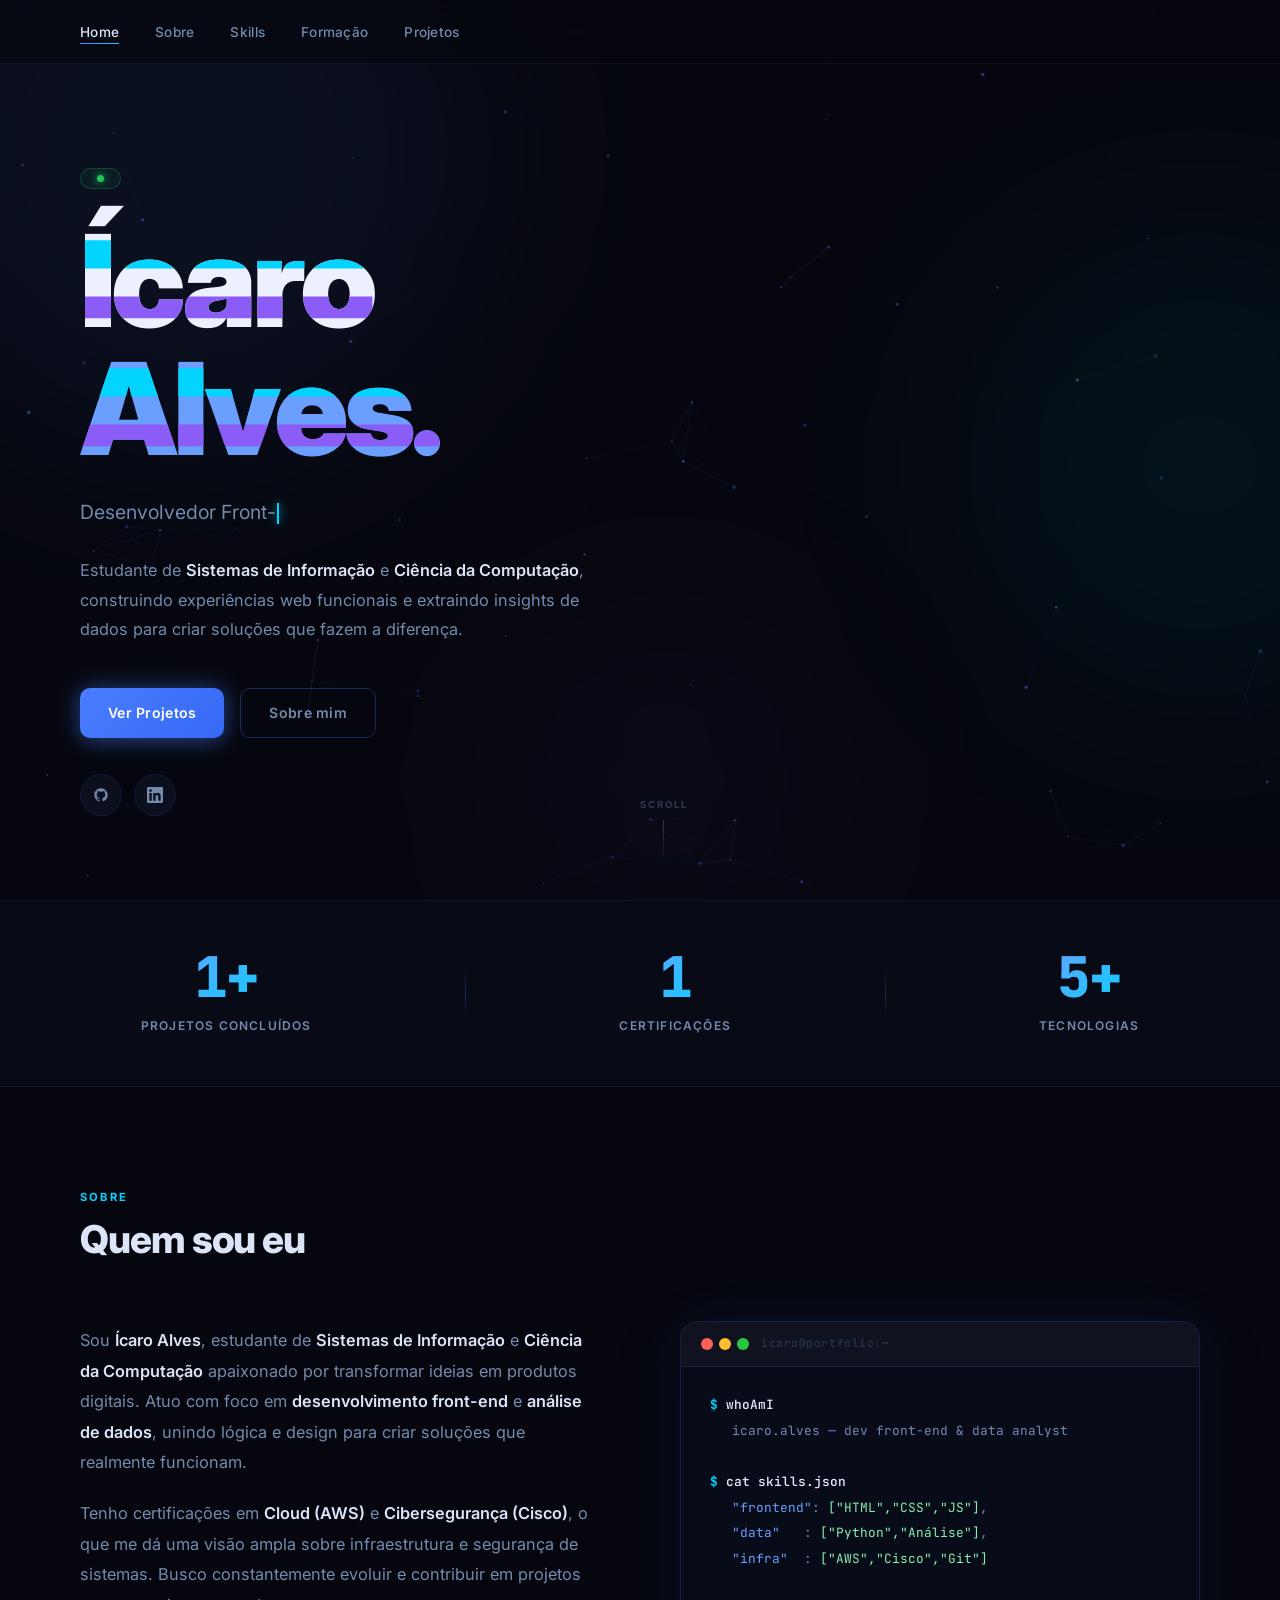
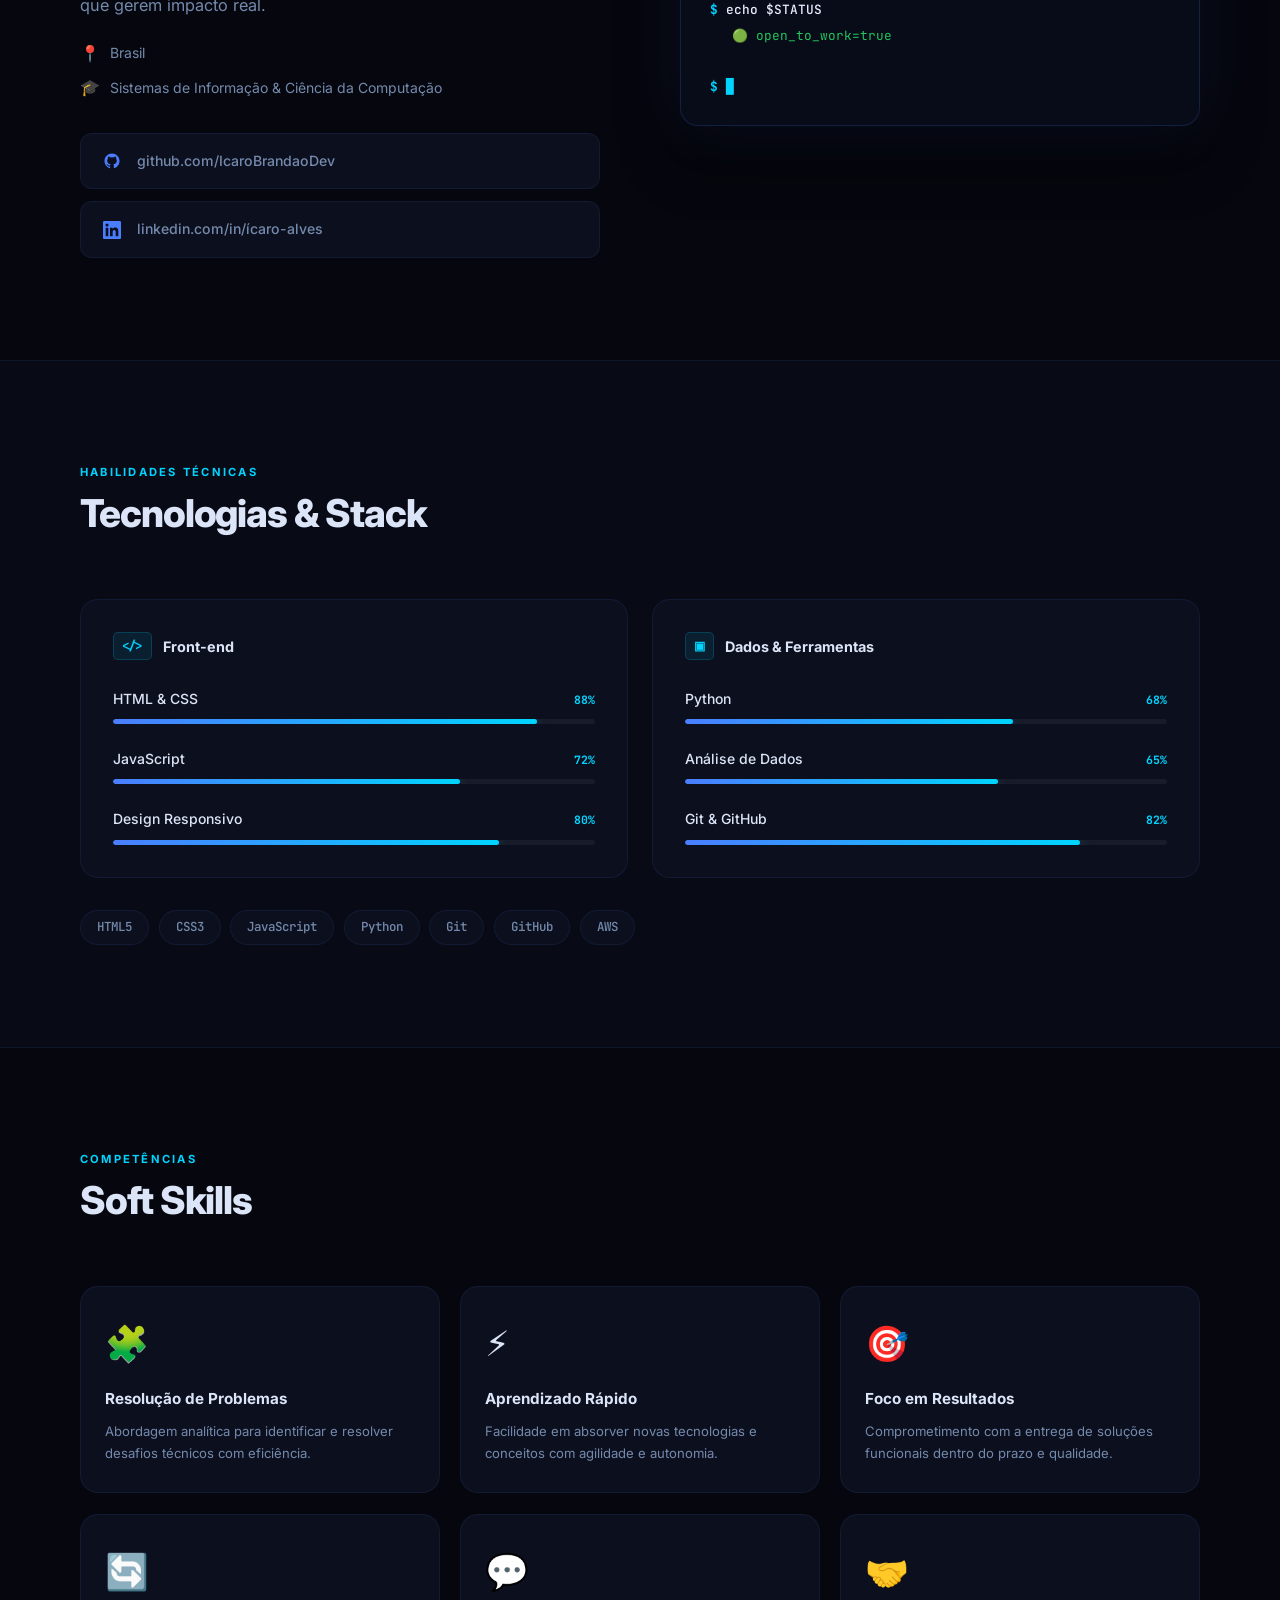
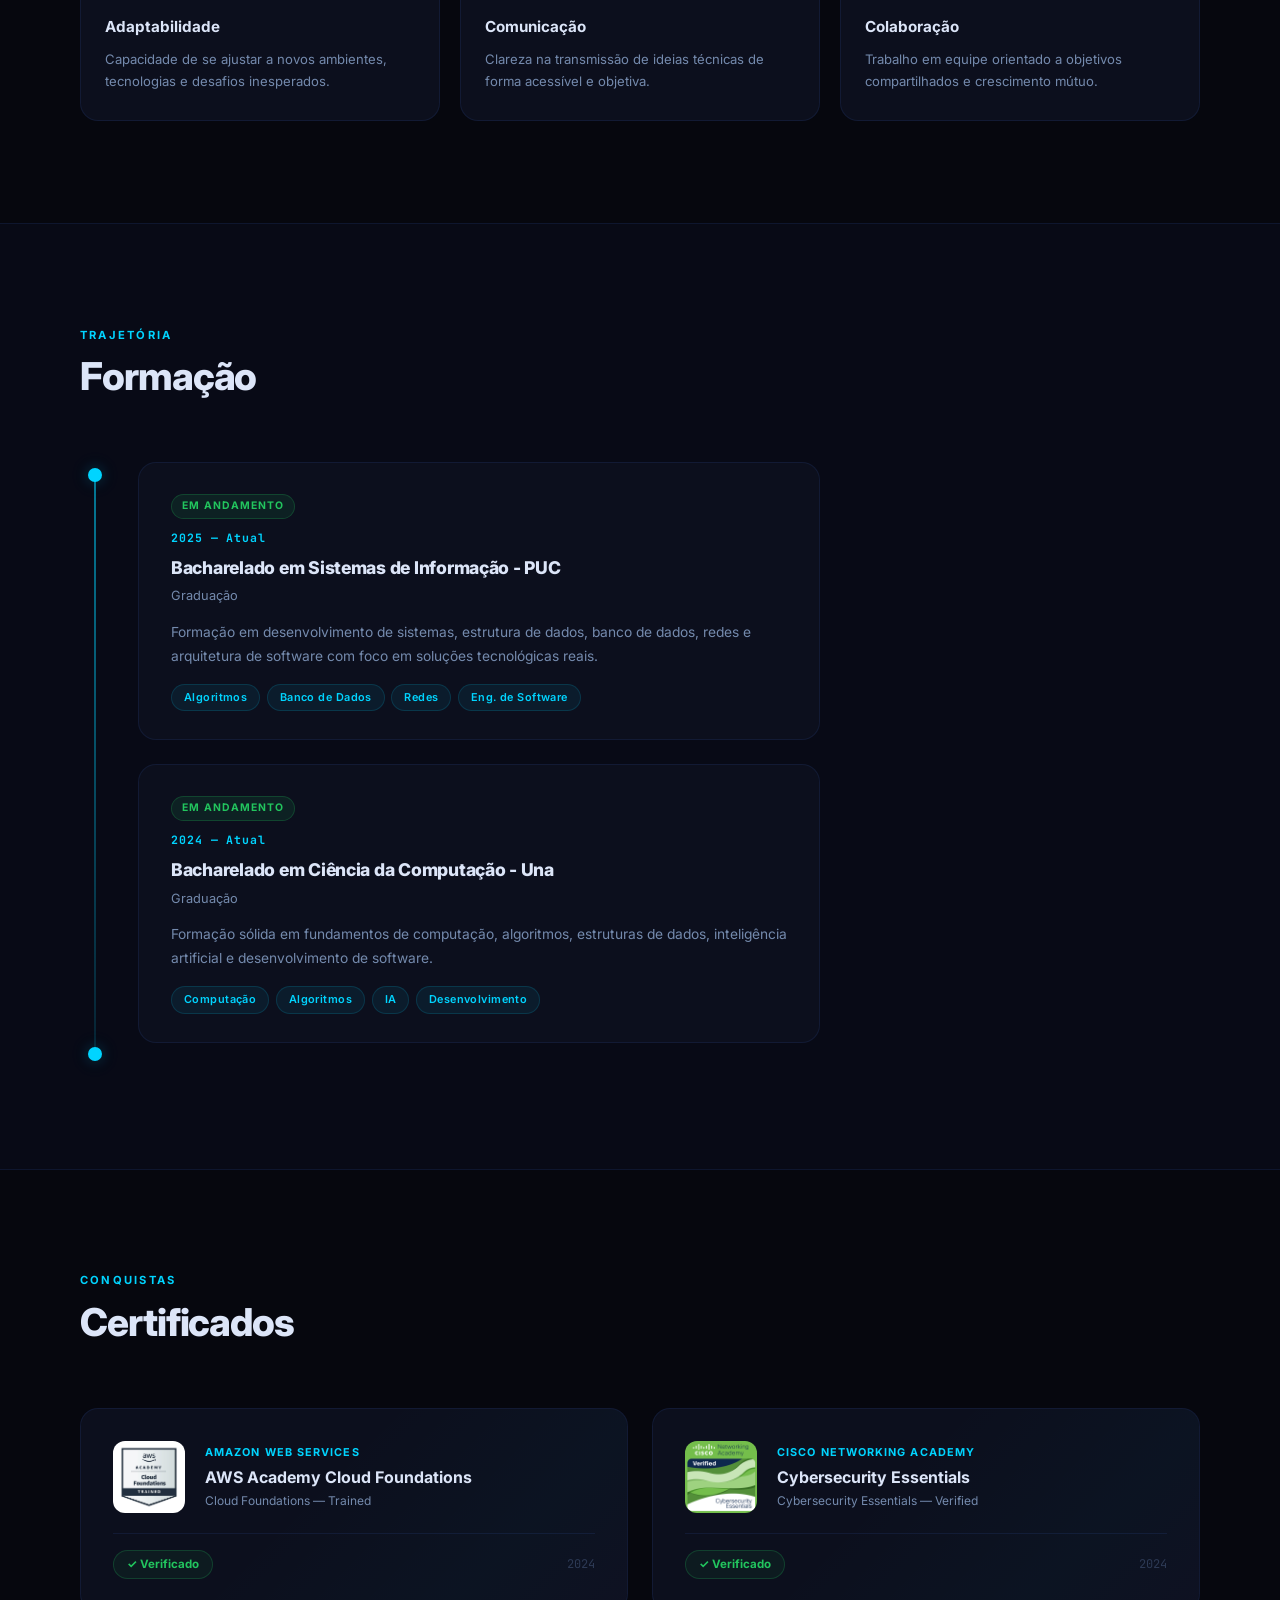
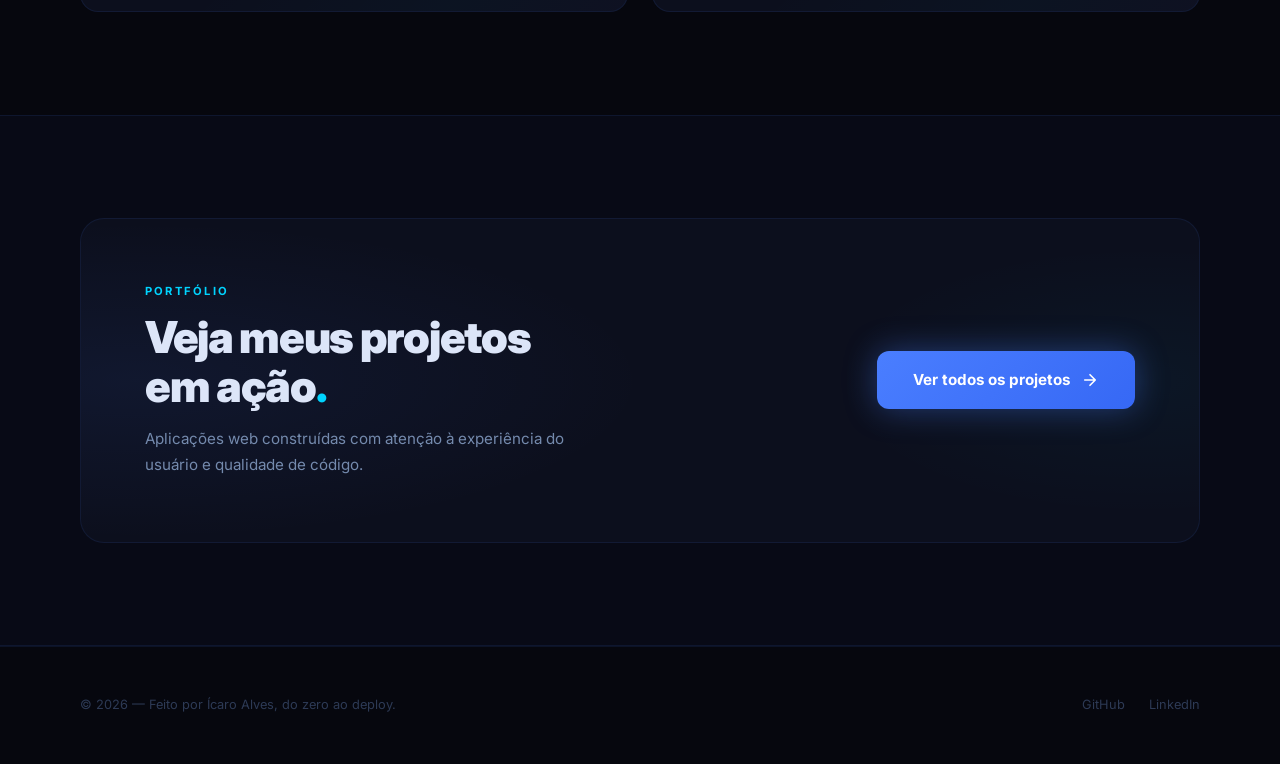
==== commit 23cc7f4d: "remove workflow" ====
--- a/index.html
+++ b/index.html
@@ -127,10 +127,6 @@
               <span class="about-meta-icon">🎓</span>
               <span>Sistemas de Informação &amp; Ciência da Computação</span>
             </div>
-            <div class="about-meta-item">
-              <span class="about-meta-icon">💼</span>
-              <span class="about-status-text">Disponível para trabalhar</span>
-            </div>
           </div>
           <div class="about-socials">
             <a href="https://github.com/IcaroBrandaoDev" target="_blank" rel="noopener noreferrer" class="social-link" aria-label="Perfil no GitHub">
